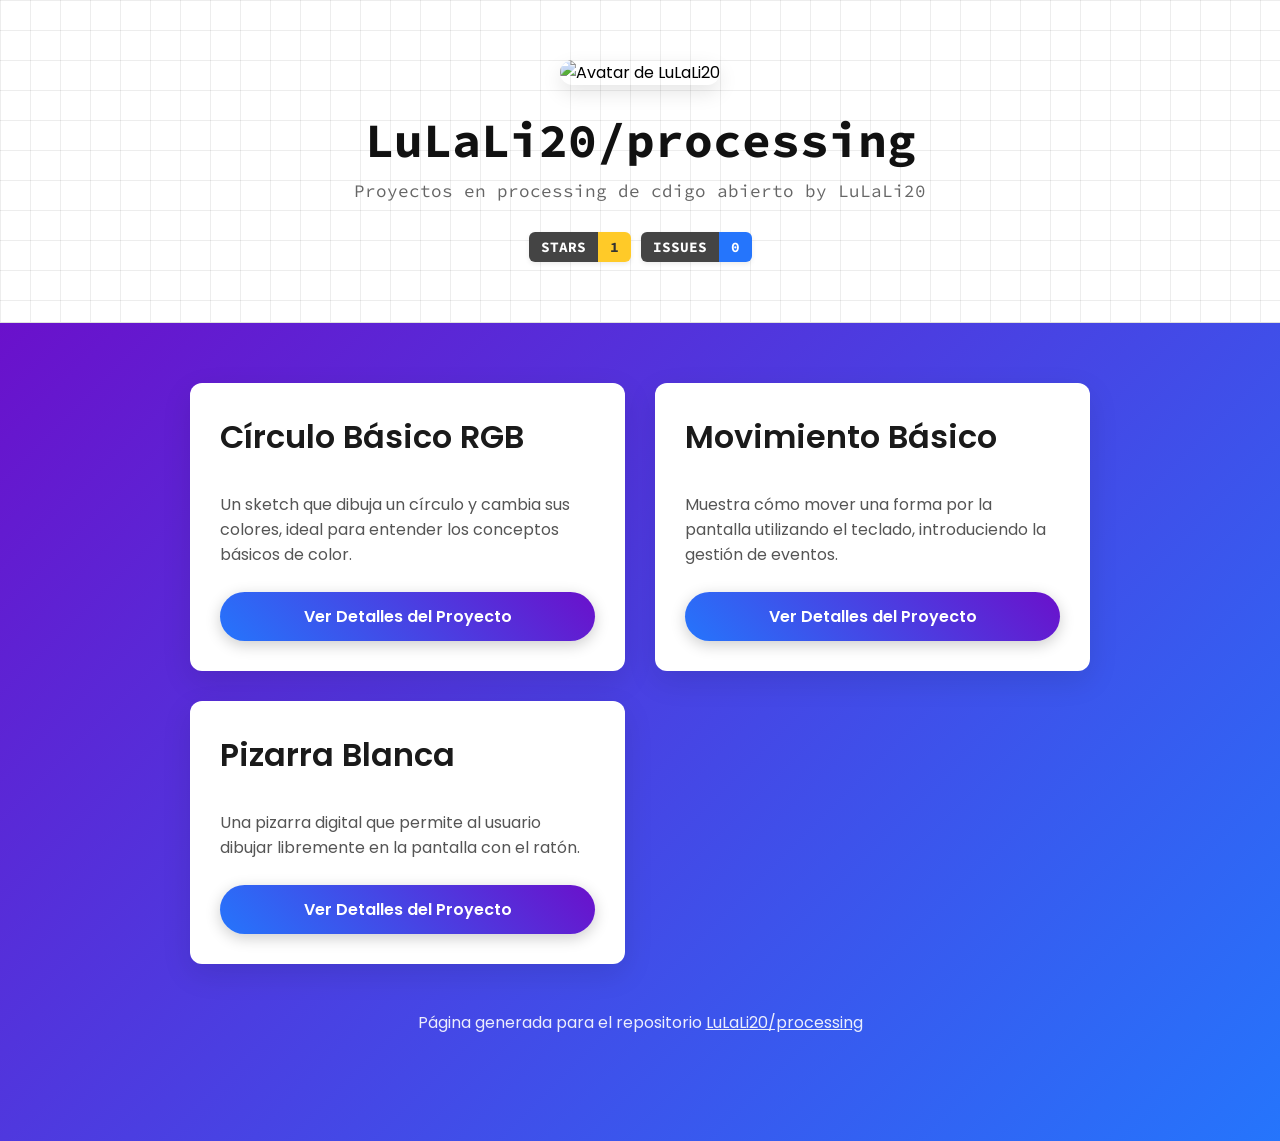
==== index.html @ 7e147ed7 "Update index.html" ====
<!DOCTYPE html>
<html lang="es">
<head>
    <meta charset="UTF-8">
    <meta name="viewport" content="width=device-width, initial-scale=1.0">
    <title>Proyectos de Processing - LuLaLi20</title>
    <link rel="preconnect" href="https://fonts.googleapis.com">
    <link rel="preconnect" href="https://fonts.gstatic.com" crossorigin>
    <link href="https://fonts.googleapis.com/css2?family=Poppins:wght@400;600;700&family=Source+Code+Pro:wght@400;700&display=swap" rel="stylesheet">
    <style>
        :root {
            --primary-color: #6a11cb;
            --secondary-color: #2575fc;
            --card-bg: #ffffff;
            --text-color: #333;
            --heading-color: #1a1a1a;
            --shadow-color: rgba(0, 0, 0, 0.1);
            --grid-color: rgba(0, 0, 0, 0.07);
        }
        body {
            font-family: 'Poppins', sans-serif;
            margin: 0;
            background-color: #f8f9fa;
        }

        /* --- SECCIÓN HERO (NUEVA CABECERA) --- */
        .hero-section {
            background-color: #fff;
            padding: 60px 20px;
            text-align: center;
            background-image: 
                linear-gradient(var(--grid-color) 1px, transparent 1px),
                linear-gradient(to right, var(--grid-color) 1px, transparent 1px);
            background-size: 30px 30px;
            border-bottom: 1px solid #e0e0e0;
        }
        .hero-section .avatar {
            width: 120px;
            height: 120px;
            border-radius: 16px;
            box-shadow: 0 8px 20px rgba(0,0,0,0.1);
            margin-bottom: 25px;
        }
        .hero-section h1 {
            font-family: 'Source Code Pro', monospace;
            font-size: 3em;
            color: #111;
            margin: 0 0 10px 0;
        }
        .hero-section p.subtitle {
            font-family: 'Source Code Pro', monospace;
            color: #666;
            font-size: 1.1em;
            margin: 0;
        }
        .github-stats {
            display: flex;
            justify-content: center;
            gap: 10px;
            margin-top: 30px;
        }
        .stat-badge {
            display: flex;
            font-family: 'Source Code Pro', monospace;
            font-size: 0.9em;
            font-weight: 700;
            border-radius: 6px;
            overflow: hidden;
            box-shadow: 0 2px 5px rgba(0,0,0,0.08);
        }
        .stat-badge .label {
            background-color: #444;
            color: #fff;
            padding: 6px 12px;
        }
        .stat-badge .count-stars {
            background-color: #ffca28; /* Amarillo */
            color: #333;
            padding: 6px 12px;
        }
        .stat-badge .count-issues {
            background-color: #2575fc; /* Azul */
            color: #fff;
            padding: 6px 12px;
        }

        /* --- SECCIÓN DE PROYECTOS --- */
        .projects-section {
            padding: 60px 20px;
            background: linear-gradient(135deg, var(--primary-color) 0%, var(--secondary-color) 100%);
        }
        .container {
            max-width: 900px;
            margin: auto;
        }
        .project-grid {
            display: grid;
            grid-template-columns: repeat(auto-fit, minmax(300px, 1fr));
            gap: 30px;
        }
        .project-card {
            background: var(--card-bg);
            border-radius: 12px;
            padding: 30px;
            box-shadow: 0 10px 30px var(--shadow-color);
            transition: transform 0.3s ease, box-shadow 0.3s ease;
            display: flex;
            flex-direction: column;
        }
        .project-card:hover {
            transform: translateY(-8px);
            box-shadow: 0 15px 40px rgba(0, 0, 0, 0.15);
        }
        .project-card h2 {
            margin-top: 0;
            margin-bottom: 15px;
            font-size: 2em;
            font-weight: 600;
            color: var(--heading-color);
        }
        .project-card p {
            flex-grow: 1;
            margin-bottom: 25px;
            color: #555;
        }
        .btn {
            display: block;
            padding: 12px 25px;
            background: linear-gradient(45deg, var(--secondary-color), var(--primary-color));
            color: #fff;
            text-decoration: none;
            border-radius: 50px;
            font-weight: 600;
            transition: transform 0.2s ease, box-shadow 0.2s ease;
            box-shadow: 0 4px 15px rgba(0, 0, 0, 0.2);
            text-align: center;
        }
        .btn:hover {
            transform: scale(1.05);
            box-shadow: 0 6px 20px rgba(0, 0, 0, 0.25);
        }
        .footer {
            text-align: center;
            padding: 30px 20px;
            color: #fff;
            opacity: 0.9;
        }
        .footer a {
            color: #fff;
        }

        @media (max-width: 600px) {
            .hero-section h1 {
                font-size: 2.2em;
            }
        }
    </style>
</head>
<body>

    <div class="hero-section">
        <img src="https://camo.githubusercontent.com/2d9bc413a0603a10cf715c769245ffd0272938c77226385a72243df6dacb63d5/[base64]" alt="Avatar de LuLaLi20" class="avatar">
        <h1>LuLaLi20/processing</h1>
        <p class="subtitle">Proyectos en processing de cdigo abierto by LuLaLi20</p>
        <div class="github-stats">
            <div class="stat-badge">
                <span class="label">STARS</span>
                <!-- El ID "github-stars-count" es el objetivo del script -->
                <span class="count-stars" id="github-stars-count">1</span>
            </div>
            <div class="stat-badge">
                <span class="label">ISSUES</span>
                <span class="count-issues">0</span>
            </div>
        </div>
    </div>

    <div class="projects-section">
        <div class="container">
            <div class="project-grid">
                <!-- Proyectos... -->
                <div class="project-card">
                    <h2>Círculo Básico RGB</h2>
                    <p>Un sketch que dibuja un círculo y cambia sus colores, ideal para entender los conceptos básicos de color.</p>
                    <a href="/projects/sketch_basic_circle_rgb.html" class="btn">Ver Detalles del Proyecto</a>
                </div>
                <div class="project-card">
                    <h2>Movimiento Básico</h2>
                    <p>Muestra cómo mover una forma por la pantalla utilizando el teclado, introduciendo la gestión de eventos.</p>
                    <a href="/projects/sketch_basic_movement.html" class="btn">Ver Detalles del Proyecto</a>
                </div>
                <div class="project-card">
                    <h2>Pizarra Blanca</h2>
                    <p>Una pizarra digital que permite al usuario dibujar libremente en la pantalla con el ratón.</p>
                    <a href="/projects/sketch_basic_whiteboard.html" class="btn">Ver Detalles del Proyecto</a>
                </div>
            </div>
        </div>
        <div class="footer">
            <p>Página generada para el repositorio <a href="https://github.com/LuLaLi20/processing/" target="_blank">LuLaLi20/processing</a></p>
        </div>
    </div>

    <!-- ============================================= -->
    <!-- SCRIPT PARA ACTUALIZAR LAS ESTRELLAS DE GITHUB -->
    <!-- ============================================= -->
    <script>
        document.addEventListener('DOMContentLoaded', function() {
            const user = 'LuLaLi20';
            const repo = 'processing';
            const apiUrl = `https://api.github.com/repos/${user}/${repo}`;
            
            const starsElement = document.getElementById('github-stars-count');

            fetch(apiUrl)
                .then(response => {
                    if (!response.ok) {
                        throw new Error('La respuesta de la red no fue exitosa');
                    }
                    return response.json();
                })
                .then(data => {
                    if (data && data.stargazers_count !== undefined) {
                        starsElement.textContent = data.stargazers_count;
                    }
                })
                .catch(error => {
                    console.error('Error al obtener los datos de GitHub:', error);
                    // Si hay un error, el número "1" que pusimos en el HTML se quedará como valor por defecto.
                });
        });
    </script>

</body>
</html>
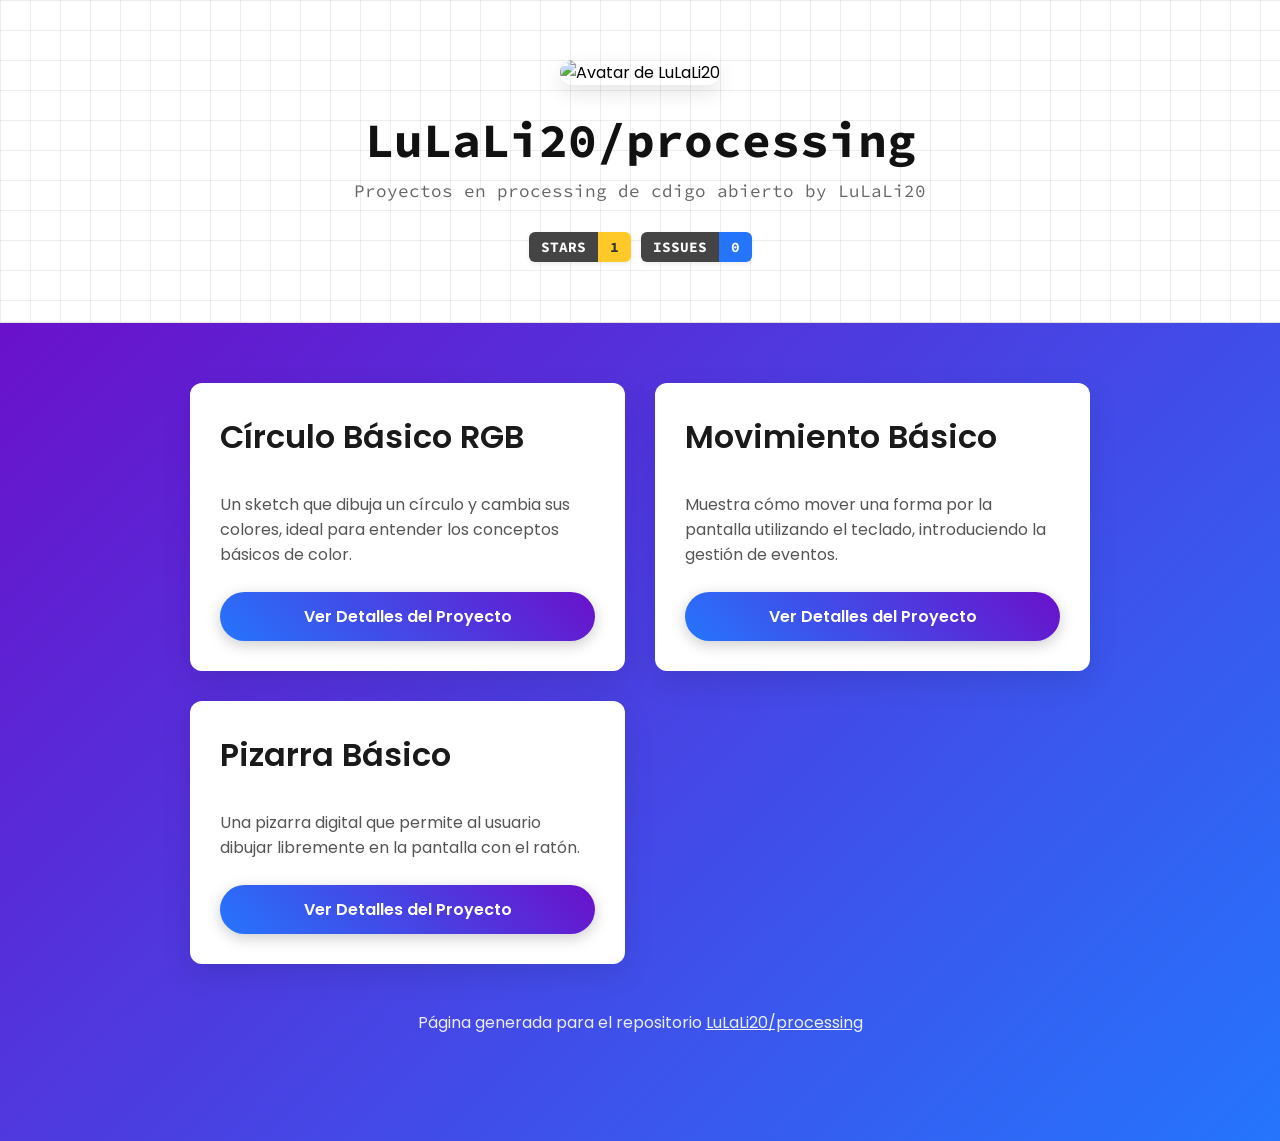
==== commit 9664d405: "Update index.html" ====
--- a/index.html
+++ b/index.html
@@ -182,17 +182,17 @@
                 <div class="project-card">
                     <h2>Círculo Básico RGB</h2>
                     <p>Un sketch que dibuja un círculo y cambia sus colores, ideal para entender los conceptos básicos de color.</p>
-                    <a href="/projects/sketch_basic_circle_rgb.html" class="btn">Ver Detalles del Proyecto</a>
+                    <a href="projects/sketch_basic_circle_rgb.html" class="btn">Ver Detalles del Proyecto</a>
                 </div>
                 <div class="project-card">
                     <h2>Movimiento Básico</h2>
                     <p>Muestra cómo mover una forma por la pantalla utilizando el teclado, introduciendo la gestión de eventos.</p>
-                    <a href="/projects/sketch_basic_movement.html" class="btn">Ver Detalles del Proyecto</a>
+                    <a href="projects/sketch_basic_movement.html" class="btn">Ver Detalles del Proyecto</a>
                 </div>
                 <div class="project-card">
-                    <h2>Pizarra Blanca</h2>
+                    <h2>Pizarra Básico</h2>
                     <p>Una pizarra digital que permite al usuario dibujar libremente en la pantalla con el ratón.</p>
-                    <a href="/projects/sketch_basic_whiteboard.html" class="btn">Ver Detalles del Proyecto</a>
+                    <a href="projects/sketch_basic_whiteboard.html" class="btn">Ver Detalles del Proyecto</a>
                 </div>
             </div>
         </div>
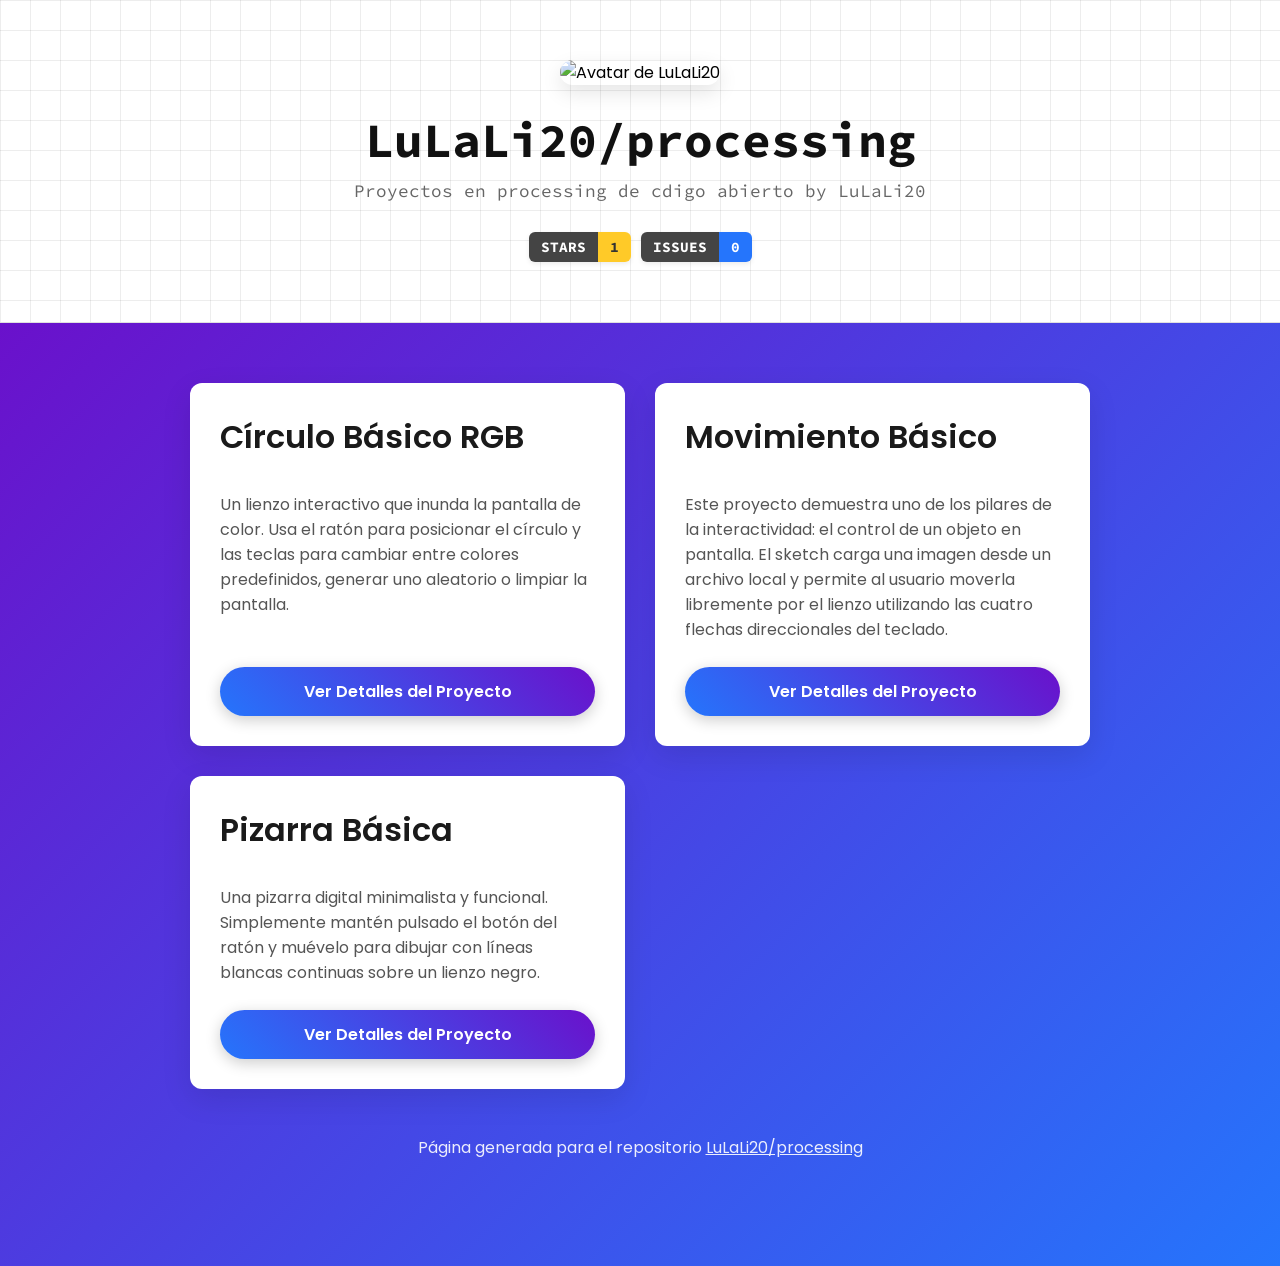
==== commit fb33122a: "Update index.html" ====
--- a/index.html
+++ b/index.html
@@ -181,17 +181,17 @@
                 <!-- Proyectos... -->
                 <div class="project-card">
                     <h2>Círculo Básico RGB</h2>
-                    <p>Un sketch que dibuja un círculo y cambia sus colores, ideal para entender los conceptos básicos de color.</p>
+                    <p>Un lienzo interactivo que inunda la pantalla de color. Usa el ratón para posicionar el círculo y las teclas para cambiar entre colores predefinidos, generar uno aleatorio o limpiar la pantalla.</p>
                     <a href="projects/sketch_basic_circle_rgb.html" class="btn">Ver Detalles del Proyecto</a>
                 </div>
                 <div class="project-card">
                     <h2>Movimiento Básico</h2>
-                    <p>Muestra cómo mover una forma por la pantalla utilizando el teclado, introduciendo la gestión de eventos.</p>
+                    <p>Este proyecto demuestra uno de los pilares de la interactividad: el control de un objeto en pantalla. El sketch carga una imagen desde un archivo local y permite al usuario moverla libremente por el lienzo utilizando las cuatro flechas direccionales del teclado.</p>
                     <a href="projects/sketch_basic_movement.html" class="btn">Ver Detalles del Proyecto</a>
                 </div>
                 <div class="project-card">
-                    <h2>Pizarra Básico</h2>
-                    <p>Una pizarra digital que permite al usuario dibujar libremente en la pantalla con el ratón.</p>
+                    <h2>Pizarra Básica</h2>
+                    <p>Una pizarra digital minimalista y funcional. Simplemente mantén pulsado el botón del ratón y muévelo para dibujar con líneas blancas continuas sobre un lienzo negro.</p>
                     <a href="projects/sketch_basic_whiteboard.html" class="btn">Ver Detalles del Proyecto</a>
                 </div>
             </div>
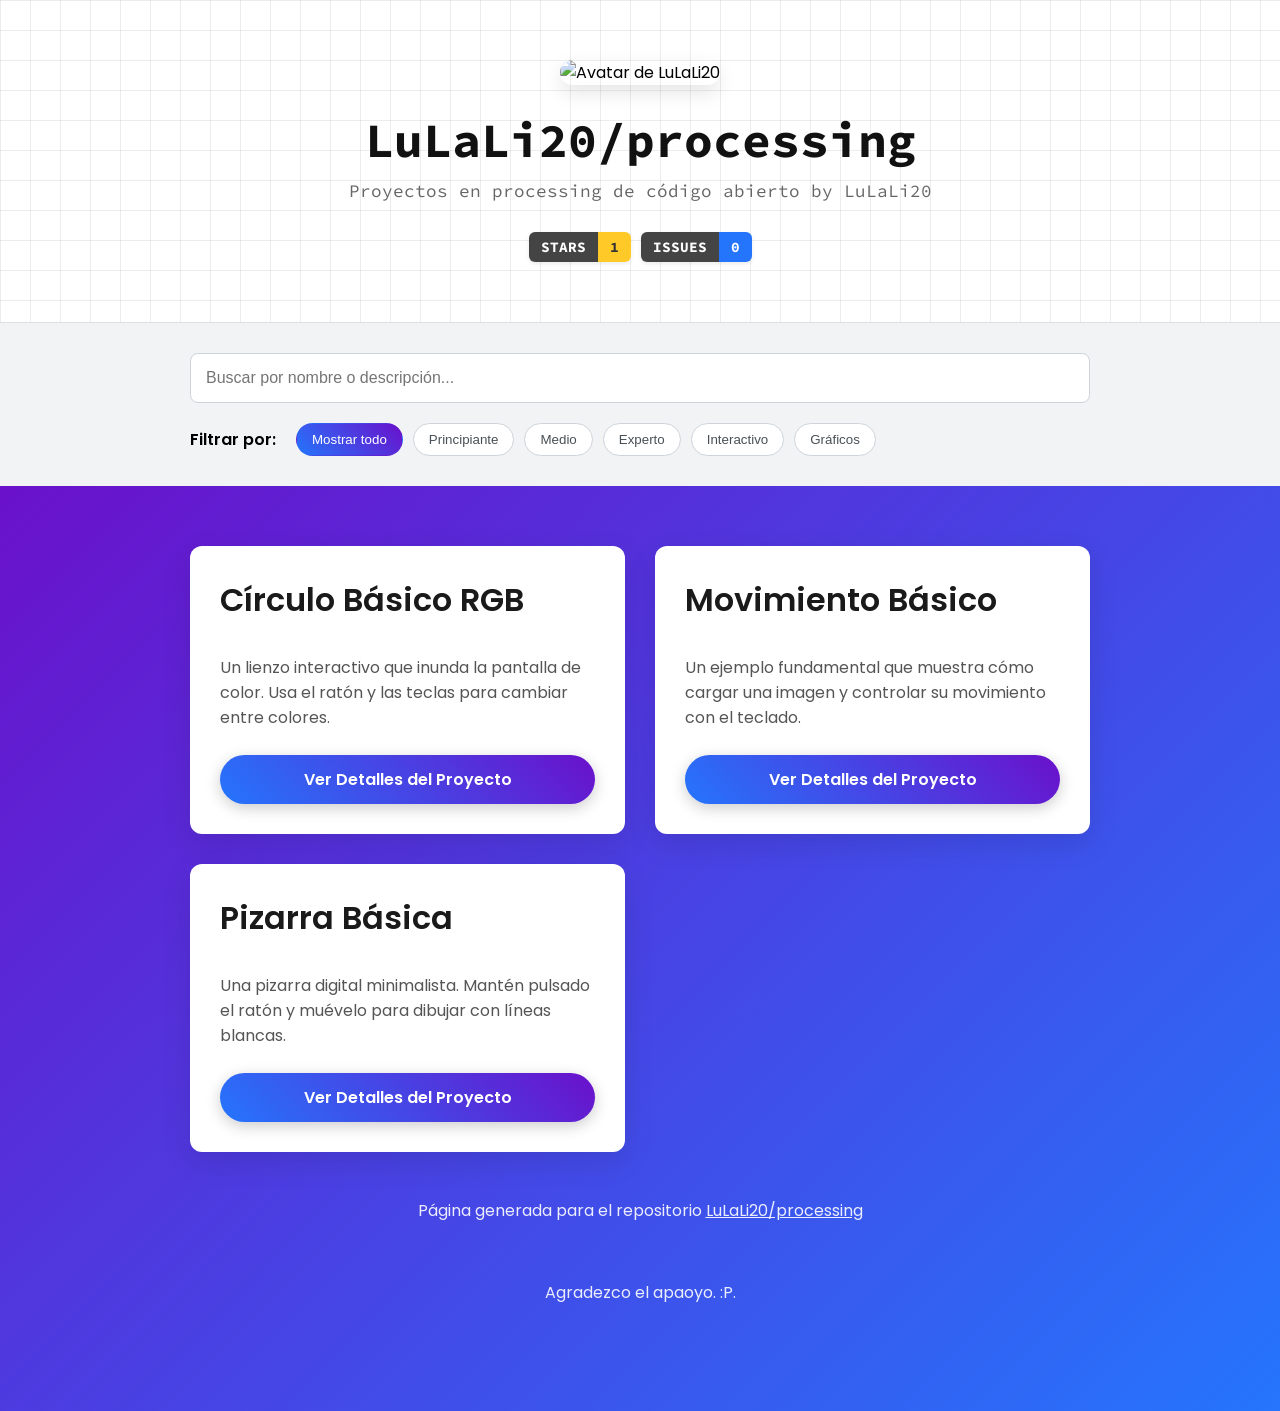
==== commit cce330ff: "Update index.html" ====
--- a/index.html
+++ b/index.html
@@ -23,7 +23,7 @@
             background-color: #f8f9fa;
         }
 
-        /* --- SECCIÓN HERO (NUEVA CABECERA) --- */
+        /* --- SECCIÓN HERO --- */
         .hero-section {
             background-color: #fff;
             padding: 60px 20px;
@@ -68,20 +68,54 @@
             overflow: hidden;
             box-shadow: 0 2px 5px rgba(0,0,0,0.08);
         }
-        .stat-badge .label {
-            background-color: #444;
+        .stat-badge .label { background-color: #444; color: #fff; padding: 6px 12px; }
+        .stat-badge .count-stars { background-color: #ffca28; color: #333; padding: 6px 12px; }
+        .stat-badge .count-issues { background-color: #2575fc; color: #fff; padding: 6px 12px; }
+
+        /* --- NUEVA SECCIÓN DE FILTROS --- */
+        #downloads-content {
+            background-color: #f1f3f5;
+            padding: 30px 20px;
+        }
+        .downloads-filter-controls {
+            max-width: 900px;
+            margin: auto;
+        }
+        #searchInput {
+            width: 100%;
+            padding: 15px;
+            font-size: 16px;
+            border: 1px solid #ced4da;
+            border-radius: 8px;
+            margin-bottom: 20px;
+            box-sizing: border-box; /* Asegura que el padding no afecte el ancho */
+        }
+        .tag-filter-container {
+            display: flex;
+            flex-wrap: wrap;
+            gap: 10px;
+            align-items: center;
+        }
+        .tag-filter-container span {
+            font-weight: 600;
+            margin-right: 10px;
+        }
+        .tag-button {
+            padding: 8px 15px;
+            border: 1px solid #ced4da;
+            border-radius: 20px;
+            background-color: #fff;
+            color: #495057;
+            cursor: pointer;
+            transition: all 0.2s ease;
+        }
+        .tag-button:hover {
+            background-color: #e9ecef;
+        }
+        .tag-button.active {
+            background: linear-gradient(45deg, var(--secondary-color), var(--primary-color));
             color: #fff;
-            padding: 6px 12px;
-        }
-        .stat-badge .count-stars {
-            background-color: #ffca28; /* Amarillo */
-            color: #333;
-            padding: 6px 12px;
-        }
-        .stat-badge .count-issues {
-            background-color: #2575fc; /* Azul */
-            color: #fff;
-            padding: 6px 12px;
+            border-color: transparent;
         }
 
         /* --- SECCIÓN DE PROYECTOS --- */
@@ -89,10 +123,7 @@
             padding: 60px 20px;
             background: linear-gradient(135deg, var(--primary-color) 0%, var(--secondary-color) 100%);
         }
-        .container {
-            max-width: 900px;
-            margin: auto;
-        }
+        .container { max-width: 900px; margin: auto; }
         .project-grid {
             display: grid;
             grid-template-columns: repeat(auto-fit, minmax(300px, 1fr));
@@ -107,127 +138,140 @@
             display: flex;
             flex-direction: column;
         }
-        .project-card:hover {
-            transform: translateY(-8px);
-            box-shadow: 0 15px 40px rgba(0, 0, 0, 0.15);
-        }
-        .project-card h2 {
-            margin-top: 0;
-            margin-bottom: 15px;
-            font-size: 2em;
-            font-weight: 600;
-            color: var(--heading-color);
-        }
-        .project-card p {
-            flex-grow: 1;
-            margin-bottom: 25px;
-            color: #555;
-        }
-        .btn {
-            display: block;
-            padding: 12px 25px;
-            background: linear-gradient(45deg, var(--secondary-color), var(--primary-color));
-            color: #fff;
-            text-decoration: none;
-            border-radius: 50px;
-            font-weight: 600;
-            transition: transform 0.2s ease, box-shadow 0.2s ease;
-            box-shadow: 0 4px 15px rgba(0, 0, 0, 0.2);
-            text-align: center;
-        }
-        .btn:hover {
-            transform: scale(1.05);
-            box-shadow: 0 6px 20px rgba(0, 0, 0, 0.25);
-        }
-        .footer {
-            text-align: center;
-            padding: 30px 20px;
-            color: #fff;
-            opacity: 0.9;
-        }
-        .footer a {
-            color: #fff;
-        }
-
-        @media (max-width: 600px) {
-            .hero-section h1 {
-                font-size: 2.2em;
-            }
-        }
+        .project-card:hover { transform: translateY(-8px); box-shadow: 0 15px 40px rgba(0, 0, 0, 0.15); }
+        .project-card h2 { margin-top: 0; margin-bottom: 15px; font-size: 2em; font-weight: 600; color: var(--heading-color); }
+        .project-card p { flex-grow: 1; margin-bottom: 25px; color: #555; }
+        .btn { display: block; padding: 12px 25px; background: linear-gradient(45deg, var(--secondary-color), var(--primary-color)); color: #fff; text-decoration: none; border-radius: 50px; font-weight: 600; transition: transform 0.2s ease, box-shadow 0.2s ease; box-shadow: 0 4px 15px rgba(0, 0, 0, 0.2); text-align: center; }
+        .btn:hover { transform: scale(1.05); box-shadow: 0 6px 20px rgba(0, 0, 0, 0.25); }
+        .footer { text-align: center; padding: 30px 20px; color: #fff; opacity: 0.9; }
+        .footer a { color: #fff; }
+
+        @media (max-width: 600px) { .hero-section h1 { font-size: 2.2em; } }
     </style>
 </head>
 <body>
 
     <div class="hero-section">
-        <img src="https://camo.githubusercontent.com/2d9bc413a0603a10cf715c769245ffd0272938c77226385a72243df6dacb63d5/[base64]" alt="Avatar de LuLaLi20" class="avatar">
+        <img src="input_file_1.jpeg" alt="Avatar de LuLaLi20" class="avatar">
         <h1>LuLaLi20/processing</h1>
-        <p class="subtitle">Proyectos en processing de cdigo abierto by LuLaLi20</p>
+        <p class="subtitle">Proyectos en processing de código abierto by LuLaLi20</p>
         <div class="github-stats">
-            <div class="stat-badge">
-                <span class="label">STARS</span>
-                <!-- El ID "github-stars-count" es el objetivo del script -->
-                <span class="count-stars" id="github-stars-count">1</span>
+            <div class="stat-badge"><span class="label">STARS</span><span class="count-stars" id="github-stars-count">1</span></div>
+            <div class="stat-badge"><span class="label">ISSUES</span><span class="count-issues">0</span></div>
+        </div>
+    </div>
+
+    <!-- ======================= -->
+    <!-- SECCIÓN DE FILTROS      -->
+    <!-- ======================= -->
+    <section id="downloads-content">
+        <div class="downloads-filter-controls">
+            <input type="search" id="searchInput" placeholder="Buscar por nombre o descripción...">
+            <div class="tag-filter-container" id="tag-filters">
+                <span>Filtrar por:</span>
+                <button class="tag-button active" data-tag="all">Mostrar todo</button>
+                <button class="tag-button" data-tag="principiante">Principiante</button>
+                <button class="tag-button" data-tag="principiante">Medio</button>
+                <button class="tag-button" data-tag="principiante">Experto</button>
+                <button class="tag-button" data-tag="interactivo">Interactivo</button>
+                <button class="tag-button" data-tag="graficos">Gráficos</button>
             </div>
-            <div class="stat-badge">
-                <span class="label">ISSUES</span>
-                <span class="count-issues">0</span>
-            </div>
-        </div>
-    </div>
-
+        </div>
+    </section>
+
+    <!-- ======================= -->
+    <!-- SECCIÓN DE PROYECTOS    -->
+    <!-- ======================= -->
     <div class="projects-section">
         <div class="container">
-            <div class="project-grid">
-                <!-- Proyectos... -->
-                <div class="project-card">
+            <div class="project-grid" id="project-grid">
+                
+                <!-- Proyecto 1 -->
+                <div class="project-card" data-tags="principiante interactivo graficos">
                     <h2>Círculo Básico RGB</h2>
-                    <p>Un lienzo interactivo que inunda la pantalla de color. Usa el ratón para posicionar el círculo y las teclas para cambiar entre colores predefinidos, generar uno aleatorio o limpiar la pantalla.</p>
-                    <a href="projects/sketch_basic_circle_rgb.html" class="btn">Ver Detalles del Proyecto</a>
+                    <p>Un lienzo interactivo que inunda la pantalla de color. Usa el ratón y las teclas para cambiar entre colores.</p>
+                    <a href="proyecto-circulo-rgb.html" class="btn">Ver Detalles del Proyecto</a>
                 </div>
-                <div class="project-card">
+
+                <!-- Proyecto 2 -->
+                <div class="project-card" data-tags="principiante interactivo">
                     <h2>Movimiento Básico</h2>
-                    <p>Este proyecto demuestra uno de los pilares de la interactividad: el control de un objeto en pantalla. El sketch carga una imagen desde un archivo local y permite al usuario moverla libremente por el lienzo utilizando las cuatro flechas direccionales del teclado.</p>
-                    <a href="projects/sketch_basic_movement.html" class="btn">Ver Detalles del Proyecto</a>
+                    <p>Un ejemplo fundamental que muestra cómo cargar una imagen y controlar su movimiento con el teclado.</p>
+                    <a href="proyecto-movimiento.html" class="btn">Ver Detalles del Proyecto</a>
                 </div>
-                <div class="project-card">
+
+                <!-- Proyecto 3 -->
+                <div class="project-card" data-tags="principiante interactivo graficos">
                     <h2>Pizarra Básica</h2>
-                    <p>Una pizarra digital minimalista y funcional. Simplemente mantén pulsado el botón del ratón y muévelo para dibujar con líneas blancas continuas sobre un lienzo negro.</p>
-                    <a href="projects/sketch_basic_whiteboard.html" class="btn">Ver Detalles del Proyecto</a>
+                    <p>Una pizarra digital minimalista. Mantén pulsado el ratón y muévelo para dibujar con líneas blancas.</p>
+                    <a href="proyecto-pizarra.html" class="btn">Ver Detalles del Proyecto</a>
                 </div>
+
             </div>
         </div>
         <div class="footer">
             <p>Página generada para el repositorio <a href="https://github.com/LuLaLi20/processing/" target="_blank">LuLaLi20/processing</a></p>
+            <br>
+            <p>Agradezco el apaoyo. :P.</p>
         </div>
     </div>
 
-    <!-- ============================================= -->
-    <!-- SCRIPT PARA ACTUALIZAR LAS ESTRELLAS DE GITHUB -->
-    <!-- ============================================= -->
     <script>
+        // Script para las estrellas de GitHub (ya existente)
         document.addEventListener('DOMContentLoaded', function() {
             const user = 'LuLaLi20';
             const repo = 'processing';
             const apiUrl = `https://api.github.com/repos/${user}/${repo}`;
-            
             const starsElement = document.getElementById('github-stars-count');
-
-            fetch(apiUrl)
-                .then(response => {
-                    if (!response.ok) {
-                        throw new Error('La respuesta de la red no fue exitosa');
+            fetch(apiUrl).then(response => response.json()).then(data => {
+                if (data && data.stargazers_count !== undefined) {
+                    starsElement.textContent = data.stargazers_count;
+                }
+            }).catch(error => console.error('Error al obtener datos de GitHub:', error));
+
+            // ============================================= //
+            // NUEVO SCRIPT PARA EL FILTRO Y LA BÚSQUEDA     //
+            // ============================================= //
+            const searchInput = document.getElementById('searchInput');
+            const tagContainer = document.getElementById('tag-filters');
+            const projectCards = document.querySelectorAll('.project-card');
+            let currentActiveTag = 'all';
+
+            // --- Función principal para filtrar ---
+            function filterProjects() {
+                const searchQuery = searchInput.value.toLowerCase();
+
+                projectCards.forEach(card => {
+                    const title = card.querySelector('h2').textContent.toLowerCase();
+                    const description = card.querySelector('p').textContent.toLowerCase();
+                    const tags = card.dataset.tags;
+
+                    const matchesSearch = title.includes(searchQuery) || description.includes(searchQuery);
+                    const matchesTag = currentActiveTag === 'all' || tags.includes(currentActiveTag);
+
+                    if (matchesSearch && matchesTag) {
+                        card.style.display = 'flex';
+                    } else {
+                        card.style.display = 'none';
                     }
-                    return response.json();
-                })
-                .then(data => {
-                    if (data && data.stargazers_count !== undefined) {
-                        starsElement.textContent = data.stargazers_count;
-                    }
-                })
-                .catch(error => {
-                    console.error('Error al obtener los datos de GitHub:', error);
-                    // Si hay un error, el número "1" que pusimos en el HTML se quedará como valor por defecto.
                 });
+            }
+
+            // --- Evento para los botones de tags ---
+            tagContainer.addEventListener('click', function(event) {
+                if (event.target.classList.contains('tag-button')) {
+                    // Actualizar el botón activo
+                    tagContainer.querySelector('.tag-button.active').classList.remove('active');
+                    event.target.classList.add('active');
+                    
+                    // Actualizar el tag actual y filtrar
+                    currentActiveTag = event.target.dataset.tag;
+                    filterProjects();
+                }
+            });
+
+            // --- Evento para la barra de búsqueda ---
+            searchInput.addEventListener('input', filterProjects);
         });
     </script>
 
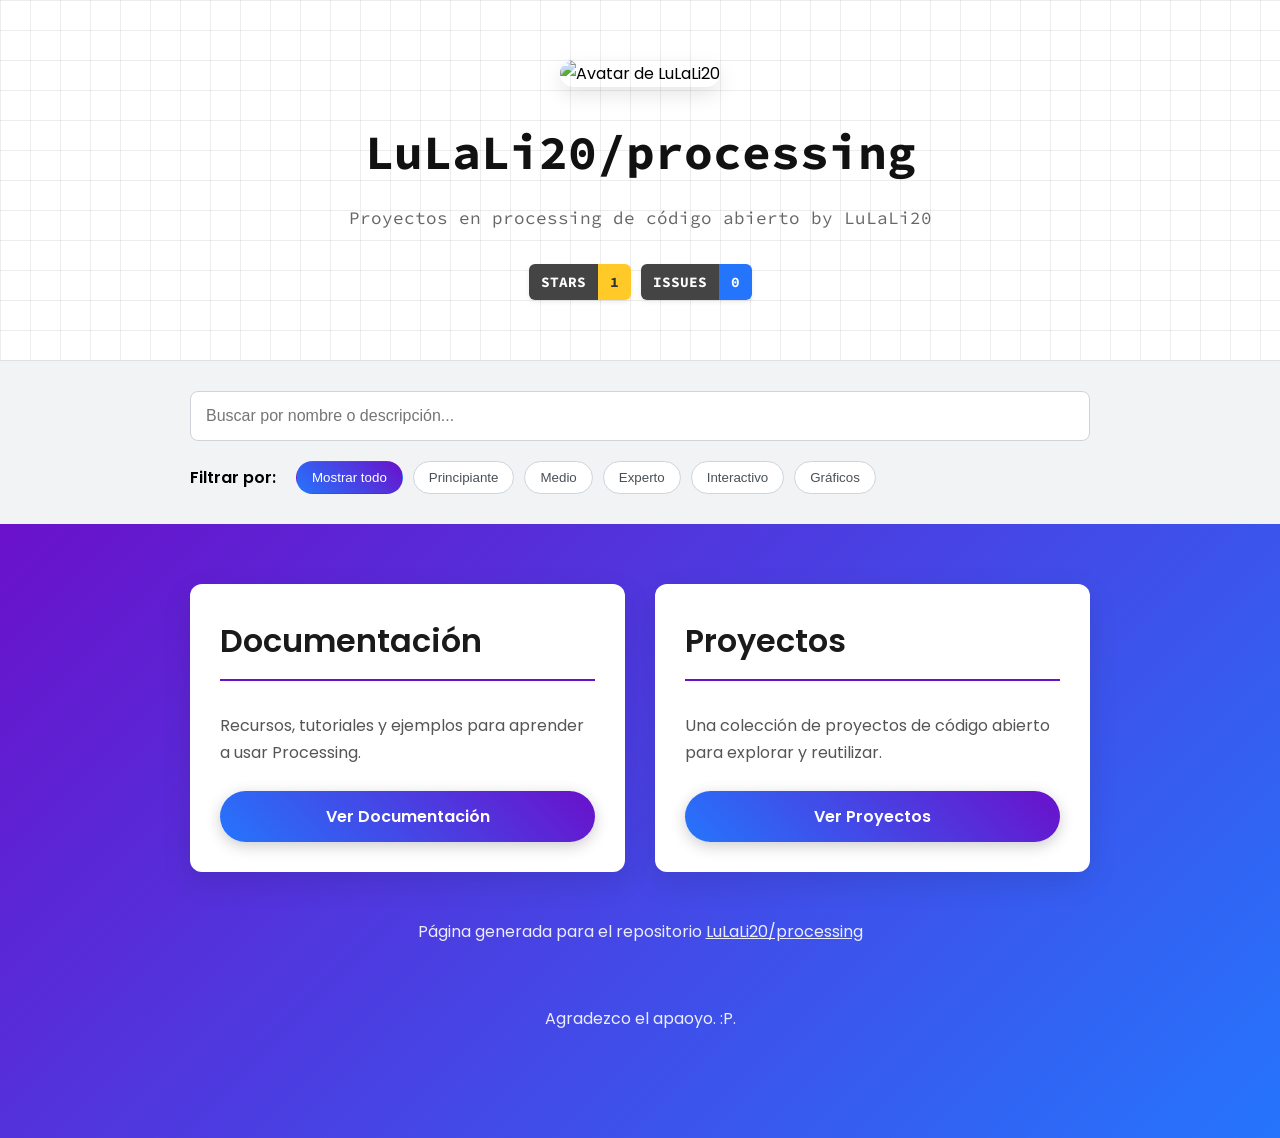
==== commit a9ded146: "Se han arreglado unas cosas." ====
--- a/index.html
+++ b/index.html
@@ -7,152 +7,12 @@
     <link rel="preconnect" href="https://fonts.googleapis.com">
     <link rel="preconnect" href="https://fonts.gstatic.com" crossorigin>
     <link href="https://fonts.googleapis.com/css2?family=Poppins:wght@400;600;700&family=Source+Code+Pro:wght@400;700&display=swap" rel="stylesheet">
-    <style>
-        :root {
-            --primary-color: #6a11cb;
-            --secondary-color: #2575fc;
-            --card-bg: #ffffff;
-            --text-color: #333;
-            --heading-color: #1a1a1a;
-            --shadow-color: rgba(0, 0, 0, 0.1);
-            --grid-color: rgba(0, 0, 0, 0.07);
-        }
-        body {
-            font-family: 'Poppins', sans-serif;
-            margin: 0;
-            background-color: #f8f9fa;
-        }
-
-        /* --- SECCIÓN HERO --- */
-        .hero-section {
-            background-color: #fff;
-            padding: 60px 20px;
-            text-align: center;
-            background-image: 
-                linear-gradient(var(--grid-color) 1px, transparent 1px),
-                linear-gradient(to right, var(--grid-color) 1px, transparent 1px);
-            background-size: 30px 30px;
-            border-bottom: 1px solid #e0e0e0;
-        }
-        .hero-section .avatar {
-            width: 120px;
-            height: 120px;
-            border-radius: 16px;
-            box-shadow: 0 8px 20px rgba(0,0,0,0.1);
-            margin-bottom: 25px;
-        }
-        .hero-section h1 {
-            font-family: 'Source Code Pro', monospace;
-            font-size: 3em;
-            color: #111;
-            margin: 0 0 10px 0;
-        }
-        .hero-section p.subtitle {
-            font-family: 'Source Code Pro', monospace;
-            color: #666;
-            font-size: 1.1em;
-            margin: 0;
-        }
-        .github-stats {
-            display: flex;
-            justify-content: center;
-            gap: 10px;
-            margin-top: 30px;
-        }
-        .stat-badge {
-            display: flex;
-            font-family: 'Source Code Pro', monospace;
-            font-size: 0.9em;
-            font-weight: 700;
-            border-radius: 6px;
-            overflow: hidden;
-            box-shadow: 0 2px 5px rgba(0,0,0,0.08);
-        }
-        .stat-badge .label { background-color: #444; color: #fff; padding: 6px 12px; }
-        .stat-badge .count-stars { background-color: #ffca28; color: #333; padding: 6px 12px; }
-        .stat-badge .count-issues { background-color: #2575fc; color: #fff; padding: 6px 12px; }
-
-        /* --- NUEVA SECCIÓN DE FILTROS --- */
-        #downloads-content {
-            background-color: #f1f3f5;
-            padding: 30px 20px;
-        }
-        .downloads-filter-controls {
-            max-width: 900px;
-            margin: auto;
-        }
-        #searchInput {
-            width: 100%;
-            padding: 15px;
-            font-size: 16px;
-            border: 1px solid #ced4da;
-            border-radius: 8px;
-            margin-bottom: 20px;
-            box-sizing: border-box; /* Asegura que el padding no afecte el ancho */
-        }
-        .tag-filter-container {
-            display: flex;
-            flex-wrap: wrap;
-            gap: 10px;
-            align-items: center;
-        }
-        .tag-filter-container span {
-            font-weight: 600;
-            margin-right: 10px;
-        }
-        .tag-button {
-            padding: 8px 15px;
-            border: 1px solid #ced4da;
-            border-radius: 20px;
-            background-color: #fff;
-            color: #495057;
-            cursor: pointer;
-            transition: all 0.2s ease;
-        }
-        .tag-button:hover {
-            background-color: #e9ecef;
-        }
-        .tag-button.active {
-            background: linear-gradient(45deg, var(--secondary-color), var(--primary-color));
-            color: #fff;
-            border-color: transparent;
-        }
-
-        /* --- SECCIÓN DE PROYECTOS --- */
-        .projects-section {
-            padding: 60px 20px;
-            background: linear-gradient(135deg, var(--primary-color) 0%, var(--secondary-color) 100%);
-        }
-        .container { max-width: 900px; margin: auto; }
-        .project-grid {
-            display: grid;
-            grid-template-columns: repeat(auto-fit, minmax(300px, 1fr));
-            gap: 30px;
-        }
-        .project-card {
-            background: var(--card-bg);
-            border-radius: 12px;
-            padding: 30px;
-            box-shadow: 0 10px 30px var(--shadow-color);
-            transition: transform 0.3s ease, box-shadow 0.3s ease;
-            display: flex;
-            flex-direction: column;
-        }
-        .project-card:hover { transform: translateY(-8px); box-shadow: 0 15px 40px rgba(0, 0, 0, 0.15); }
-        .project-card h2 { margin-top: 0; margin-bottom: 15px; font-size: 2em; font-weight: 600; color: var(--heading-color); }
-        .project-card p { flex-grow: 1; margin-bottom: 25px; color: #555; }
-        .btn { display: block; padding: 12px 25px; background: linear-gradient(45deg, var(--secondary-color), var(--primary-color)); color: #fff; text-decoration: none; border-radius: 50px; font-weight: 600; transition: transform 0.2s ease, box-shadow 0.2s ease; box-shadow: 0 4px 15px rgba(0, 0, 0, 0.2); text-align: center; }
-        .btn:hover { transform: scale(1.05); box-shadow: 0 6px 20px rgba(0, 0, 0, 0.25); }
-        .footer { text-align: center; padding: 30px 20px; color: #fff; opacity: 0.9; }
-        .footer a { color: #fff; }
-
-        @media (max-width: 600px) { .hero-section h1 { font-size: 2.2em; } }
-    </style>
+    <link rel="stylesheet" href="styles.css">
 </head>
 <body>
 
     <div class="hero-section">
-        <img src="input_file_1.jpeg" alt="Avatar de LuLaLi20" class="avatar">
+        <img src="https://camo.githubusercontent.com/2d9bc413a0603a10cf715c769245ffd0272938c77226385a72243df6dacb63d5/[base64]" alt="Avatar de LuLaLi20" class="avatar">
         <h1>LuLaLi20/processing</h1>
         <p class="subtitle">Proyectos en processing de código abierto by LuLaLi20</p>
         <div class="github-stats">
@@ -171,8 +31,8 @@
                 <span>Filtrar por:</span>
                 <button class="tag-button active" data-tag="all">Mostrar todo</button>
                 <button class="tag-button" data-tag="principiante">Principiante</button>
-                <button class="tag-button" data-tag="principiante">Medio</button>
-                <button class="tag-button" data-tag="principiante">Experto</button>
+                <button class="tag-button" data-tag="medio">Medio</button>
+                <button class="tag-button" data-tag="experto">Experto</button>
                 <button class="tag-button" data-tag="interactivo">Interactivo</button>
                 <button class="tag-button" data-tag="graficos">Gráficos</button>
             </div>
@@ -186,25 +46,18 @@
         <div class="container">
             <div class="project-grid" id="project-grid">
                 
-                <!-- Proyecto 1 -->
-                <div class="project-card" data-tags="principiante interactivo graficos">
-                    <h2>Círculo Básico RGB</h2>
-                    <p>Un lienzo interactivo que inunda la pantalla de color. Usa el ratón y las teclas para cambiar entre colores.</p>
-                    <a href="proyecto-circulo-rgb.html" class="btn">Ver Detalles del Proyecto</a>
+                <!-- Documentación -->
+                <div class="project-card">
+                    <h2>Documentación</h2>
+                    <p>Recursos, tutoriales y ejemplos para aprender a usar Processing.</p>
+                    <a href="documentation/index.html" class="btn">Ver Documentación</a>
                 </div>
 
-                <!-- Proyecto 2 -->
-                <div class="project-card" data-tags="principiante interactivo">
-                    <h2>Movimiento Básico</h2>
-                    <p>Un ejemplo fundamental que muestra cómo cargar una imagen y controlar su movimiento con el teclado.</p>
-                    <a href="proyecto-movimiento.html" class="btn">Ver Detalles del Proyecto</a>
-                </div>
-
-                <!-- Proyecto 3 -->
-                <div class="project-card" data-tags="principiante interactivo graficos">
-                    <h2>Pizarra Básica</h2>
-                    <p>Una pizarra digital minimalista. Mantén pulsado el ratón y muévelo para dibujar con líneas blancas.</p>
-                    <a href="proyecto-pizarra.html" class="btn">Ver Detalles del Proyecto</a>
+                <!-- Proyectos -->
+                <div class="project-card">
+                    <h2>Proyectos</h2>
+                    <p>Una colección de proyectos de código abierto para explorar y reutilizar.</p>
+                    <a href="projects/index.html" class="btn">Ver Proyectos</a>
                 </div>
 
             </div>
--- a/styles.css
+++ b/styles.css
@@ -0,0 +1,227 @@
+:root {
+    --primary-color: #6a11cb;
+    --secondary-color: #2575fc;
+    --card-bg: #ffffff;
+    --text-color: #333;
+    --heading-color: #1a1a1a;
+    --shadow-color: rgba(0, 0, 0, 0.1);
+    --grid-color: rgba(0, 0, 0, 0.07);
+}
+
+body {
+    font-family: 'Poppins', sans-serif;
+    margin: 0;
+    background-color: #f8f9fa;
+    line-height: 1.7;
+}
+
+/* --- SECCIÓN HERO --- */
+.hero-section {
+    background-color: #fff;
+    padding: 60px 20px;
+    text-align: center;
+    background-image: 
+        linear-gradient(var(--grid-color) 1px, transparent 1px),
+        linear-gradient(to right, var(--grid-color) 1px, transparent 1px);
+    background-size: 30px 30px;
+    border-bottom: 1px solid #e0e0e0;
+}
+
+.hero-section .avatar {
+    width: 120px;
+    height: 120px;
+    border-radius: 16px;
+    box-shadow: 0 8px 20px rgba(0,0,0,0.1);
+    margin-bottom: 25px;
+}
+
+.hero-section h1 {
+    font-family: 'Source Code Pro', monospace;
+    font-size: 3em;
+    color: #111;
+    margin: 0 0 10px 0;
+}
+
+.hero-section p.subtitle {
+    font-family: 'Source Code Pro', monospace;
+    color: #666;
+    font-size: 1.1em;
+    margin: 0;
+}
+
+.github-stats {
+    display: flex;
+    justify-content: center;
+    gap: 10px;
+    margin-top: 30px;
+}
+
+.stat-badge {
+    display: flex;
+    font-family: 'Source Code Pro', monospace;
+    font-size: 0.9em;
+    font-weight: 700;
+    border-radius: 6px;
+    overflow: hidden;
+    box-shadow: 0 2px 5px rgba(0,0,0,0.08);
+}
+
+.stat-badge .label { background-color: #444; color: #fff; padding: 6px 12px; }
+.stat-badge .count-stars { background-color: #ffca28; color: #333; padding: 6px 12px; }
+.stat-badge .count-issues { background-color: #2575fc; color: #fff; padding: 6px 12px; }
+
+/* --- NUEVA SECCIÓN DE FILTROS --- */
+#downloads-content {
+    background-color: #f1f3f5;
+    padding: 30px 20px;
+}
+
+.downloads-filter-controls {
+    max-width: 900px;
+    margin: auto;
+}
+
+#searchInput {
+    width: 100%;
+    padding: 15px;
+    font-size: 16px;
+    border: 1px solid #ced4da;
+    border-radius: 8px;
+    margin-bottom: 20px;
+    box-sizing: border-box; /* Asegura que el padding no afecte el ancho */
+}
+
+.tag-filter-container {
+    display: flex;
+    flex-wrap: wrap;
+    gap: 10px;
+    align-items: center;
+}
+
+.tag-filter-container span {
+    font-weight: 600;
+    margin-right: 10px;
+}
+
+.tag-button {
+    padding: 8px 15px;
+    border: 1px solid #ced4da;
+    border-radius: 20px;
+    background-color: #fff;
+    color: #495057;
+    cursor: pointer;
+    transition: all 0.2s ease;
+}
+
+.tag-button:hover {
+    background-color: #e9ecef;
+}
+
+.tag-button.active {
+    background: linear-gradient(45deg, var(--secondary-color), var(--primary-color));
+    color: #fff;
+    border-color: transparent;
+}
+
+/* --- SECCIÓN DE PROYECTOS --- */
+.projects-section {
+    padding: 60px 20px;
+    background: linear-gradient(135deg, var(--primary-color) 0%, var(--secondary-color) 100%);
+}
+
+.container {
+    max-width: 900px;
+    margin: auto;
+}
+
+.project-grid {
+    display: grid;
+    grid-template-columns: repeat(auto-fit, minmax(300px, 1fr));
+    gap: 30px;
+}
+
+.project-card {
+    background: var(--card-bg);
+    border-radius: 12px;
+    padding: 30px;
+    box-shadow: 0 10px 30px var(--shadow-color);
+    transition: transform 0.3s ease, box-shadow 0.3s ease;
+    display: flex;
+    flex-direction: column;
+}
+
+.project-card:hover { transform: translateY(-8px); box-shadow: 0 15px 40px rgba(0, 0, 0, 0.15); }
+.project-card h2 { margin-top: 0; margin-bottom: 15px; font-size: 2em; font-weight: 600; color: var(--heading-color); }
+.project-card p { flex-grow: 1; margin-bottom: 25px; color: #555; }
+.btn { display: block; padding: 12px 25px; background: linear-gradient(45deg, var(--secondary-color), var(--primary-color)); color: #fff; text-decoration: none; border-radius: 50px; font-weight: 600; transition: transform 0.2s ease, box-shadow 0.2s ease; box-shadow: 0 4px 15px rgba(0, 0, 0, 0.2); text-align: center; }
+.btn:hover { transform: scale(1.05); box-shadow: 0 6px 20px rgba(0, 0, 0, 0.25); }
+.footer { text-align: center; padding: 30px 20px; color: #fff; opacity: 0.9; }
+.footer a { color: #fff; }
+
+/* --- ESTILOS PARA SUB-WEBS --- */
+.subpage-body {
+    background: linear-gradient(135deg, var(--primary-color) 0%, var(--secondary-color) 100%);
+    padding: 40px 20px;
+}
+
+.content-wrapper {
+    max-width: 900px;
+    margin: auto;
+    background: var(--card-bg);
+    border-radius: 12px;
+    padding: 40px;
+    box-shadow: 0 10px 30px rgba(0,0,0,0.1);
+}
+
+.back-link {
+    display: inline-block;
+    margin-bottom: 30px;
+    color: var(--primary-color);
+    text-decoration: none;
+    font-weight: 600;
+}
+
+.back-link:hover {
+    text-decoration: underline;
+}
+
+h1 {
+    font-size: 3em;
+    font-weight: 700;
+    color: var(--heading-color);
+    margin-top: 0;
+}
+
+h2 {
+    font-size: 1.8em;
+    margin-top: 40px;
+    border-bottom: 2px solid var(--primary-color);
+    padding-bottom: 10px;
+}
+
+ul {
+    list-style: none;
+    padding: 0;
+}
+
+li {
+    margin-bottom: 15px;
+    background: #f8f9fa;
+    padding: 20px;
+    border-radius: 8px;
+    box-shadow: 0 4px 10px rgba(0,0,0,0.05);
+    transition: transform 0.2s ease;
+}
+
+li:hover {
+    transform: translateY(-3px);
+}
+
+li a {
+    text-decoration: none;
+    color: var(--primary-color);
+    font-size: 1.2em;
+    font-weight: 600;
+}
+
+@media (max-width: 600px) { .hero-section h1 { font-size: 2.2em; } }
